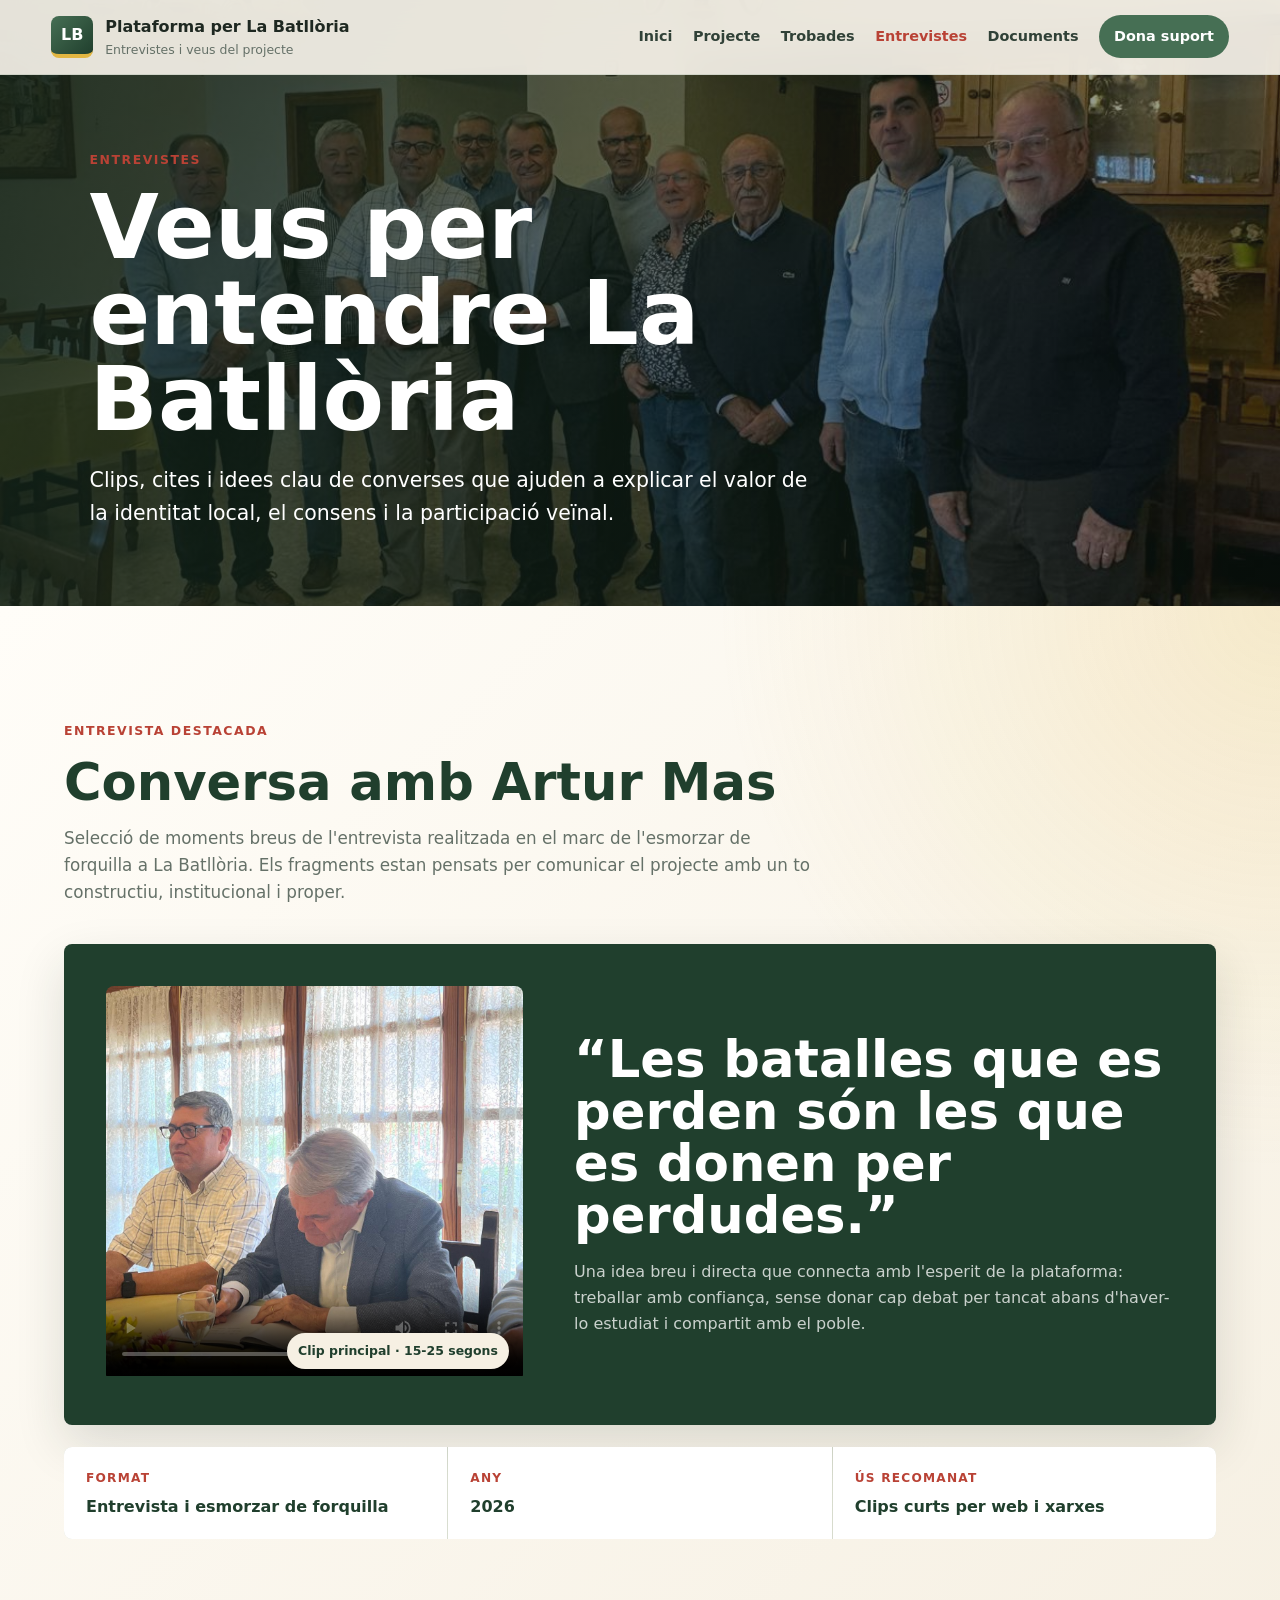
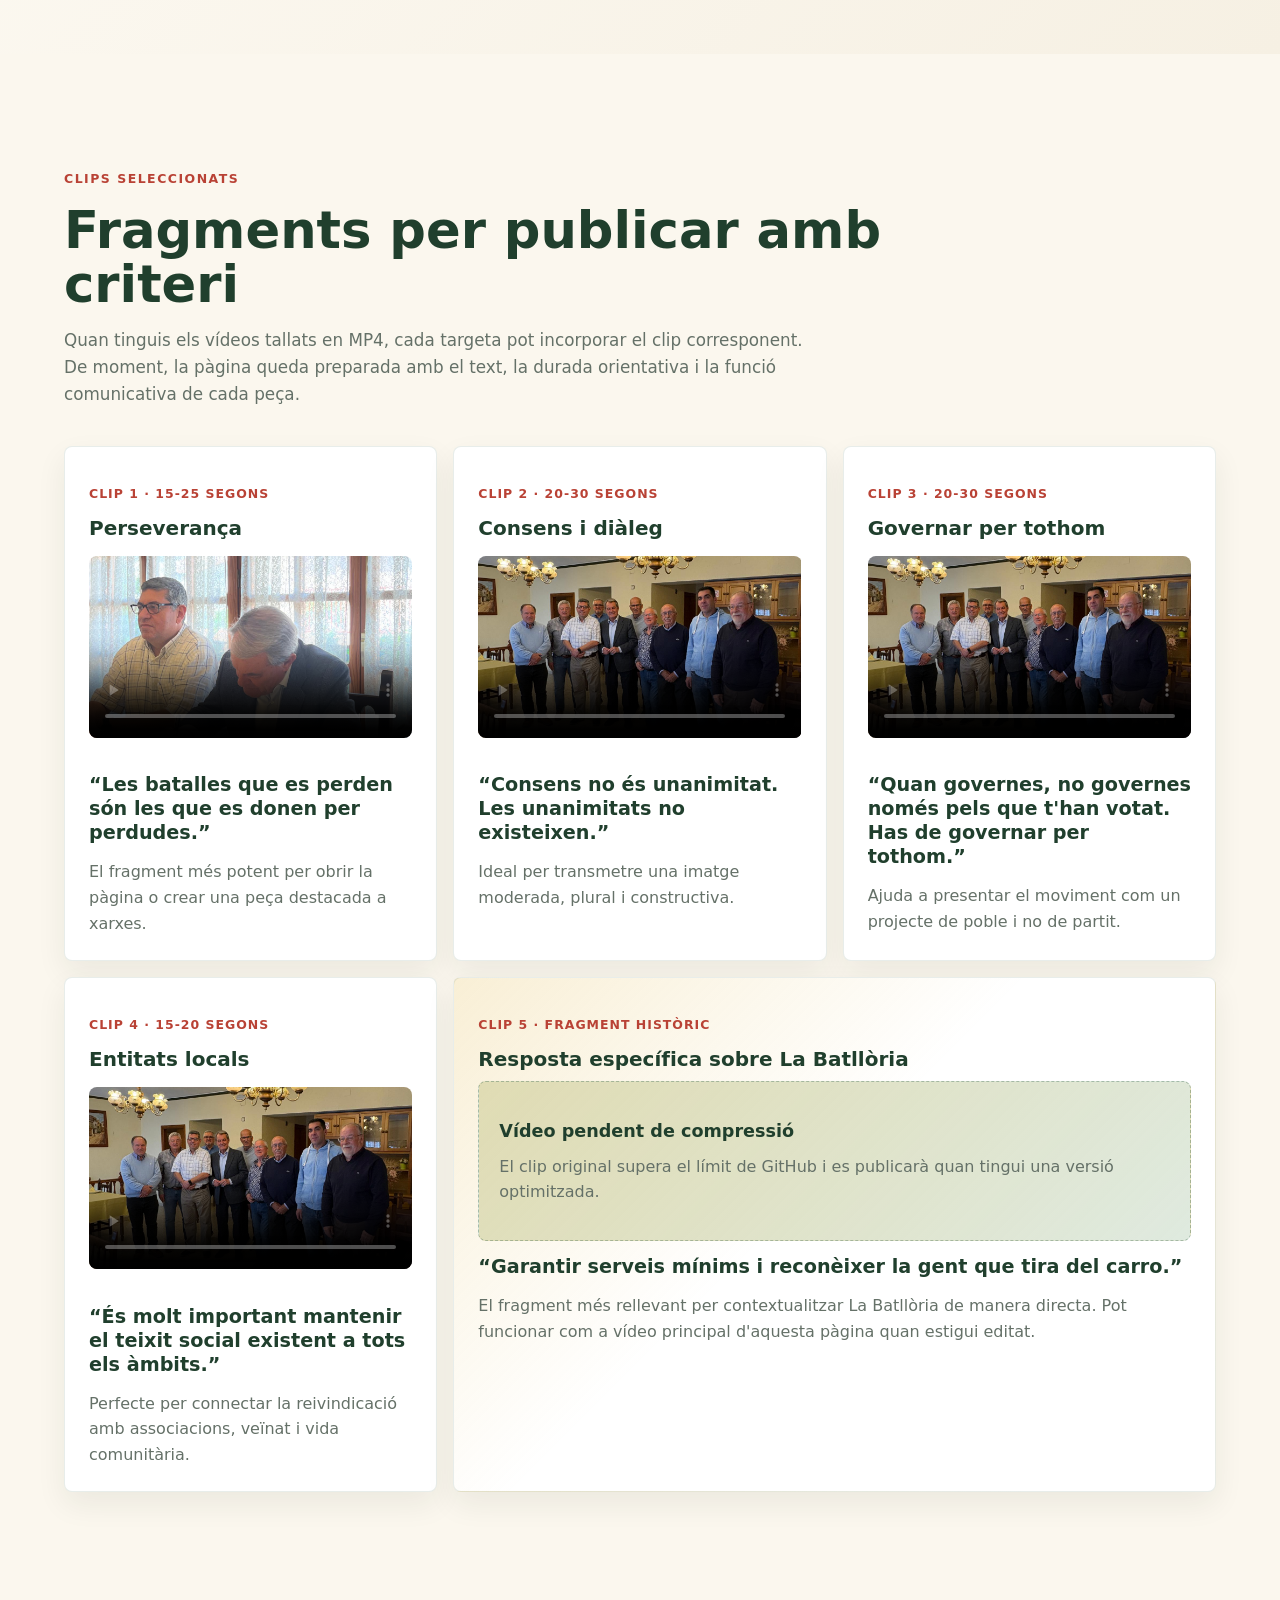
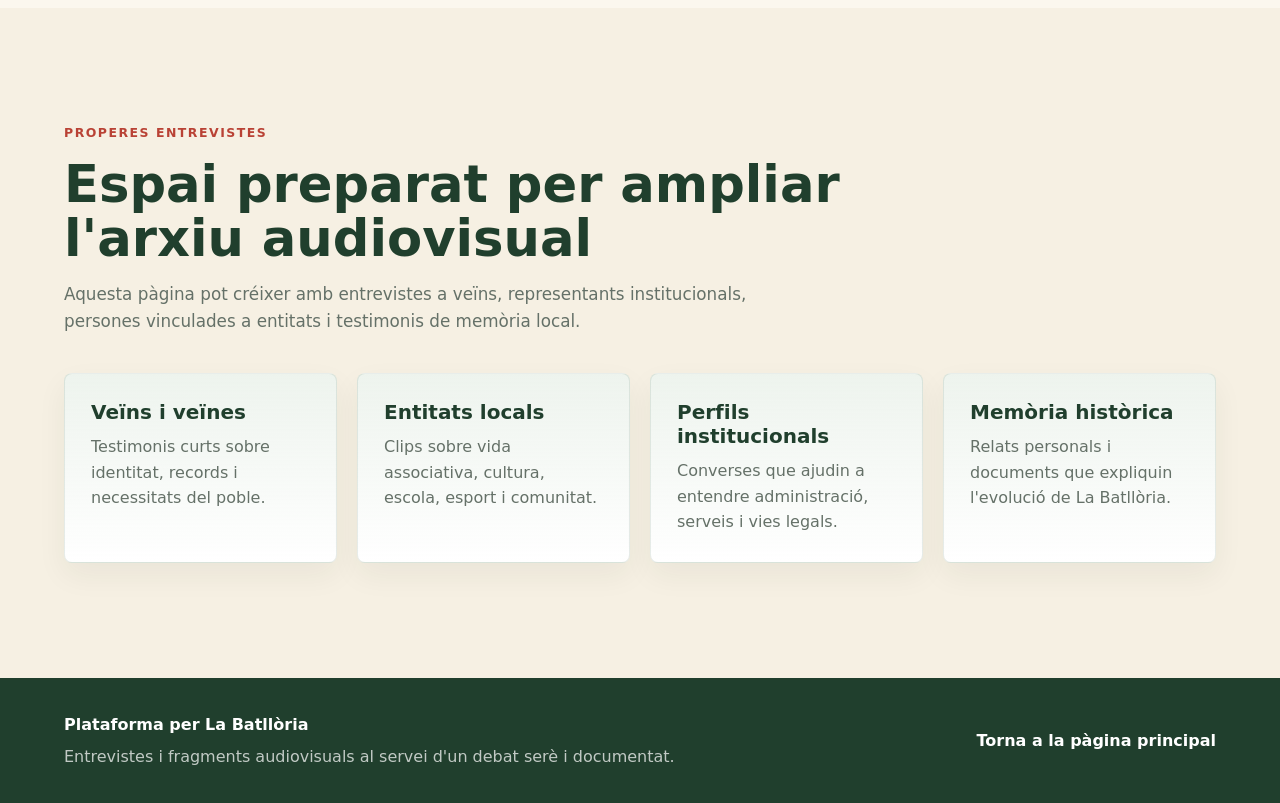
==== entrevistes.html @ b2cdc31f "Add files via upload" ====
<!doctype html>
<html lang="ca">
  <head>
    <meta charset="utf-8" />
    <meta name="viewport" content="width=device-width, initial-scale=1" />
    <meta
      name="description"
      content="Entrevistes i fragments destacats de la Plataforma per La Batllòria."
    />
    <title>Entrevistes · Plataforma per La Batllòria</title>
    <link rel="stylesheet" href="styles.css" />
  </head>
  <body>
    <header class="site-header" id="top">
      <a class="brand" href="index.html" aria-label="Plataforma per La Batllòria">
        <span class="brand-mark">LB</span>
        <span>
          <strong>Plataforma per La Batllòria</strong>
          <small>Entrevistes i veus del projecte</small>
        </span>
      </a>
      <button class="menu-toggle" type="button" aria-label="Obrir menú" aria-expanded="false">
        <span></span>
        <span></span>
      </button>
      <nav class="main-nav" aria-label="Navegació principal">
        <a href="index.html">Inici</a>
        <a href="projecte.html">Projecte</a>
        <a href="trobades.html">Trobades</a>
        <a href="entrevistes.html" aria-current="page">Entrevistes</a>
        <a href="documents.html">Documents</a>
        <a class="nav-cta" href="documents.html#suport">Dona suport</a>
      </nav>
    </header>

    <main>
      <section class="page-hero interview-page-hero">
        <div class="page-hero-content reveal">
          <p class="eyebrow">Entrevistes</p>
          <h1>Veus per entendre La Batllòria</h1>
          <p>
            Clips, cites i idees clau de converses que ajuden a explicar el valor
            de la identitat local, el consens i la participació veïnal.
          </p>
        </div>
      </section>

      <section class="section-pad interview-band">
        <div class="section-heading reveal">
          <p class="eyebrow">Entrevista destacada</p>
          <h2>Conversa amb Artur Mas</h2>
          <p>
            Selecció de moments breus de l'entrevista realitzada en el marc de
            l'esmorzar de forquilla a La Batllòria. Els fragments estan pensats
            per comunicar el projecte amb un to constructiu, institucional i proper.
          </p>
        </div>
        <div class="quote-hero reveal">
          <div class="quote-media">
            <video
              controls
              preload="metadata"
              poster="assets/batlloria/artur-mas-signatura.jpeg"
              aria-label="Clip 1 de l'entrevista amb Artur Mas"
            >
              El teu navegador no pot reproduir aquest vídeo.
            </video>
            <span>Clip principal · 15-25 segons</span>
          </div>
          <div>
            <blockquote>
              “Les batalles que es perden són les que es donen per perdudes.”
            </blockquote>
            <p>
              Una idea breu i directa que connecta amb l'esperit de la plataforma:
              treballar amb confiança, sense donar cap debat per tancat abans
              d'haver-lo estudiat i compartit amb el poble.
            </p>
          </div>
        </div>
        <div class="interview-meta reveal">
          <div>
            <span>Format</span>
            <strong>Entrevista i esmorzar de forquilla</strong>
          </div>
          <div>
            <span>Any</span>
            <strong>2026</strong>
          </div>
          <div>
            <span>Ús recomanat</span>
            <strong>Clips curts per web i xarxes</strong>
          </div>
        </div>
      </section>

      <section class="section-pad" id="clips-artur-mas">
        <div class="section-heading reveal">
          <p class="eyebrow">Clips seleccionats</p>
          <h2>Fragments per publicar amb criteri</h2>
          <p>
            Quan tinguis els vídeos tallats en MP4, cada targeta pot incorporar
            el clip corresponent. De moment, la pàgina queda preparada amb el
            text, la durada orientativa i la funció comunicativa de cada peça.
          </p>
        </div>
        <div class="clip-grid detailed">
          <article class="clip-card reveal">
            <p class="tag">Clip 1 · 15-25 segons</p>
            <h3>Perseverança</h3>
            <video
              class="clip-video"
              controls
              preload="metadata"
              poster="assets/batlloria/artur-mas-signatura.jpeg"
              aria-label="Clip sobre perseverança d'Artur Mas"
            >
              El teu navegador no pot reproduir aquest vídeo.
            </video>
            <blockquote>“Les batalles que es perden són les que es donen per perdudes.”</blockquote>
            <p>El fragment més potent per obrir la pàgina o crear una peça destacada a xarxes.</p>
          </article>
          <article class="clip-card reveal">
            <p class="tag">Clip 2 · 20-30 segons</p>
            <h3>Consens i diàleg</h3>
            <video
              class="clip-video"
              controls
              preload="metadata"
              poster="assets/batlloria/artur-mas-grup.jpeg"
              aria-label="Clip sobre consens i diàleg d'Artur Mas"
            >
              El teu navegador no pot reproduir aquest vídeo.
            </video>
            <blockquote>“Consens no és unanimitat. Les unanimitats no existeixen.”</blockquote>
            <p>Ideal per transmetre una imatge moderada, plural i constructiva.</p>
          </article>
          <article class="clip-card reveal">
            <p class="tag">Clip 3 · 20-30 segons</p>
            <h3>Governar per tothom</h3>
            <video
              class="clip-video"
              controls
              preload="metadata"
              poster="assets/batlloria/artur-mas-grup.jpeg"
              aria-label="Clip sobre governar per tothom d'Artur Mas"
            >
              El teu navegador no pot reproduir aquest vídeo.
            </video>
            <blockquote>“Quan governes, no governes només pels que t'han votat. Has de governar per tothom.”</blockquote>
            <p>Ajuda a presentar el moviment com un projecte de poble i no de partit.</p>
          </article>
          <article class="clip-card reveal">
            <p class="tag">Clip 4 · 15-20 segons</p>
            <h3>Entitats locals</h3>
            <video
              class="clip-video"
              controls
              preload="metadata"
              poster="assets/batlloria/artur-mas-grup.jpeg"
              aria-label="Clip sobre entitats locals d'Artur Mas"
            >
              El teu navegador no pot reproduir aquest vídeo.
            </video>
            <blockquote>“És molt important mantenir el teixit social existent a tots els àmbits.”</blockquote>
            <p>Perfecte per connectar la reivindicació amb associacions, veïnat i vida comunitària.</p>
          </article>
          <article class="clip-card reveal featured-clip">
            <p class="tag">Clip 5 · Fragment històric</p>
            <h3>Resposta específica sobre La Batllòria</h3>
            <div class="clip-placeholder">
              <strong>Vídeo pendent de compressió</strong>
              <span>El clip original supera el límit de GitHub i es publicarà quan tingui una versió optimitzada.</span>
            </div>
            <blockquote>“Garantir serveis mínims i reconèixer la gent que tira del carro.”</blockquote>
            <p>
              El fragment més rellevant per contextualitzar La Batllòria de manera
              directa. Pot funcionar com a vídeo principal d'aquesta pàgina quan
              estigui editat.
            </p>
          </article>
        </div>
      </section>

      <section class="section-pad soft-bg">
        <div class="section-heading reveal">
          <p class="eyebrow">Properes entrevistes</p>
          <h2>Espai preparat per ampliar l'arxiu audiovisual</h2>
          <p>
            Aquesta pàgina pot créixer amb entrevistes a veïns, representants
            institucionals, persones vinculades a entitats i testimonis de memòria
            local.
          </p>
        </div>
        <div class="work-grid">
          <article class="work-card reveal">
            <h3>Veïns i veïnes</h3>
            <p>Testimonis curts sobre identitat, records i necessitats del poble.</p>
          </article>
          <article class="work-card reveal">
            <h3>Entitats locals</h3>
            <p>Clips sobre vida associativa, cultura, escola, esport i comunitat.</p>
          </article>
          <article class="work-card reveal">
            <h3>Perfils institucionals</h3>
            <p>Converses que ajudin a entendre administració, serveis i vies legals.</p>
          </article>
          <article class="work-card reveal">
            <h3>Memòria històrica</h3>
            <p>Relats personals i documents que expliquin l'evolució de La Batllòria.</p>
          </article>
        </div>
      </section>
    </main>

    <footer class="site-footer">
      <div>
        <strong>Plataforma per La Batllòria</strong>
        <p>Entrevistes i fragments audiovisuals al servei d'un debat serè i documentat.</p>
      </div>
      <a href="index.html">Torna a la pàgina principal</a>
    </footer>

    <script src="script.js"></script>
  </body>
</html>
---- styles.css ----
:root {
  --green: #466f54;
  --green-soft: #dfeadf;
  --green-dark: #203f2d;
  --green-ink: #13251b;
  --cream: #f6f0e3;
  --cream-2: #fbf7ee;
  --sand: #efe2c9;
  --red: #b94235;
  --yellow: #e2b642;
  --ink: #1e2821;
  --muted: #657168;
  --white: #ffffff;
  --shadow: 0 20px 50px rgba(31, 45, 34, 0.14);
  --radius: 8px;
}

* {
  box-sizing: border-box;
}

html {
  scroll-behavior: smooth;
}

body {
  margin: 0;
  color: var(--ink);
  background: var(--cream-2);
  font-family: Inter, ui-sans-serif, system-ui, -apple-system, BlinkMacSystemFont, "Segoe UI", sans-serif;
  line-height: 1.6;
  text-rendering: optimizeLegibility;
}

a {
  color: inherit;
  text-decoration: none;
}

img {
  display: block;
  max-width: 100%;
}

.site-header {
  position: fixed;
  inset: 0 0 auto;
  z-index: 30;
  display: flex;
  align-items: center;
  justify-content: space-between;
  gap: 18px;
  padding: 14px clamp(18px, 4vw, 56px);
  background: rgba(251, 247, 238, 0.9);
  border-bottom: 1px solid rgba(70, 111, 84, 0.14);
  backdrop-filter: blur(16px);
}

.brand {
  display: inline-flex;
  align-items: center;
  gap: 12px;
  min-width: 220px;
}

.brand-mark {
  display: grid;
  width: 42px;
  height: 42px;
  place-items: center;
  color: var(--white);
  font-weight: 800;
  background: linear-gradient(135deg, var(--green), var(--green-dark));
  border-bottom: 4px solid var(--yellow);
  border-radius: var(--radius);
}

.brand strong,
.brand small {
  display: block;
}

.brand small {
  color: var(--muted);
  font-size: 0.78rem;
}

.main-nav {
  display: flex;
  align-items: center;
  gap: clamp(10px, 1.6vw, 21px);
  color: #304137;
  font-size: 0.9rem;
  font-weight: 650;
}

.main-nav a {
  position: relative;
}

.main-nav a:not(.nav-cta)::after {
  position: absolute;
  right: 0;
  bottom: -7px;
  left: 0;
  height: 2px;
  content: "";
  background: var(--red);
  transform: scaleX(0);
  transform-origin: left;
  transition: transform 180ms ease;
}

.main-nav a:hover::after {
  transform: scaleX(1);
}

.nav-cta {
  padding: 10px 15px;
  color: var(--white);
  background: var(--green);
  border-radius: 999px;
}

.menu-toggle {
  display: none;
  width: 42px;
  height: 42px;
  padding: 10px;
  background: var(--white);
  border: 1px solid rgba(70, 111, 84, 0.25);
  border-radius: var(--radius);
}

.menu-toggle span {
  display: block;
  height: 2px;
  margin: 6px 0;
  background: var(--green-dark);
}

.hero {
  position: relative;
  min-height: 92vh;
  display: grid;
  align-items: center;
  overflow: hidden;
  color: var(--white);
}

.hero img {
  position: absolute;
  inset: 0;
  width: 100%;
  height: 100%;
  object-fit: cover;
}

.hero-overlay {
  position: absolute;
  inset: 0;
  background:
    linear-gradient(90deg, rgba(18, 35, 25, 0.76), rgba(18, 35, 25, 0.26) 58%, rgba(18, 35, 25, 0.18)),
    linear-gradient(0deg, rgba(18, 35, 25, 0.42), transparent 48%);
}

.hero-content {
  position: relative;
  width: min(850px, calc(100% - 36px));
  margin-left: clamp(18px, 7vw, 94px);
  padding-top: 72px;
  padding-bottom: 110px;
}

.hero h1 {
  max-width: 820px;
  margin: 0;
  font-size: clamp(3rem, 7vw, 6.9rem);
  line-height: 0.95;
  letter-spacing: 0;
}

.hero p:not(.eyebrow) {
  max-width: 650px;
  margin: 24px 0 0;
  font-size: clamp(1.08rem, 2vw, 1.35rem);
}

.eyebrow {
  margin: 0 0 14px;
  color: var(--red);
  font-size: 0.78rem;
  font-weight: 800;
  letter-spacing: 0.12em;
  text-transform: uppercase;
}

.hero .eyebrow {
  color: #ffd96b;
}

.hero-actions {
  display: flex;
  flex-wrap: wrap;
  gap: 12px;
  margin-top: 32px;
}

.hero-card {
  position: absolute;
  right: clamp(18px, 5vw, 74px);
  bottom: clamp(22px, 5vw, 58px);
  width: min(360px, calc(100% - 36px));
  padding: 22px;
  color: var(--green-dark);
  background: rgba(251, 247, 238, 0.92);
  border: 1px solid rgba(255, 255, 255, 0.45);
  border-radius: var(--radius);
  box-shadow: 0 24px 70px rgba(0, 0, 0, 0.24);
  backdrop-filter: blur(12px);
}

.hero-card span {
  display: inline-block;
  margin-bottom: 12px;
  padding: 5px 10px;
  color: var(--white);
  font-size: 0.78rem;
  font-weight: 900;
  background: var(--red);
  border-radius: 999px;
}

.hero-card strong {
  display: block;
  font-size: 1.25rem;
  line-height: 1.2;
}

.hero-card p {
  margin: 10px 0 0;
  color: var(--muted);
}

.page-hero {
  display: grid;
  min-height: 520px;
  align-items: end;
  padding: 150px clamp(18px, 7vw, 94px) 76px;
  color: var(--white);
  background:
    linear-gradient(90deg, rgba(18, 35, 25, 0.86), rgba(18, 35, 25, 0.38)),
    url("assets/batlloria/artur-mas-grup.jpeg") center / cover;
}

.page-hero-content {
  width: min(860px, 100%);
}

.page-hero h1 {
  margin: 0;
  font-size: clamp(3rem, 7vw, 6.6rem);
  line-height: 0.96;
}

.page-hero p:not(.eyebrow) {
  max-width: 720px;
  margin: 22px 0 0;
  font-size: clamp(1.06rem, 2vw, 1.28rem);
}

.project-page-hero {
  background:
    linear-gradient(90deg, rgba(18, 35, 25, 0.88), rgba(18, 35, 25, 0.42)),
    url("assets/batlloria/camins-parallels.jpeg") center / cover;
}

.meetings-page-hero {
  background:
    linear-gradient(90deg, rgba(18, 35, 25, 0.82), rgba(18, 35, 25, 0.32)),
    url("assets/batlloria/artur-mas-grup.jpeg") center / cover;
}

.documents-page-hero {
  background:
    linear-gradient(90deg, rgba(18, 35, 25, 0.86), rgba(18, 35, 25, 0.36)),
    url("assets/batlloria/dedicatoria-artur-mas.jpeg") center / cover;
}

.button {
  display: inline-flex;
  align-items: center;
  justify-content: center;
  min-height: 48px;
  padding: 13px 20px;
  font-weight: 800;
  border: 0;
  border-radius: var(--radius);
  cursor: pointer;
}

.button.primary {
  color: var(--white);
  background: var(--red);
}

.button.secondary {
  color: var(--green-dark);
  background: var(--cream);
}

.section-pad {
  padding: clamp(72px, 9vw, 118px) clamp(18px, 5vw, 76px);
}

.compact-pad {
  padding-top: clamp(54px, 7vw, 88px);
  padding-bottom: clamp(54px, 7vw, 88px);
}

.soft-bg {
  background: var(--cream);
}

.section-heading {
  width: min(850px, 100%);
  margin-bottom: 38px;
}

.section-heading.centered {
  margin-right: auto;
  margin-left: auto;
  text-align: center;
}

.section-heading h2 {
  margin: 0;
  color: var(--green-dark);
  font-size: clamp(2rem, 4vw, 3.4rem);
  line-height: 1.06;
}

.section-heading p:not(.eyebrow) {
  max-width: 760px;
  margin: 16px 0 0;
  color: var(--muted);
  font-size: 1.05rem;
}

.intro-grid,
.card-grid,
.history-grid,
.meeting-grid,
.principles-grid,
.method-grid,
.work-grid,
.promoter-grid,
.legal-grid {
  display: grid;
  gap: 20px;
}

.intro-grid,
.card-grid.three,
.meeting-grid,
.principles-grid,
.work-grid,
.promoter-grid,
.legal-grid {
  grid-template-columns: repeat(3, minmax(0, 1fr));
}

.metrics-strip {
  display: grid;
  grid-template-columns: repeat(3, minmax(0, 1fr));
  gap: 1px;
  background: rgba(70, 111, 84, 0.18);
  border-bottom: 1px solid rgba(70, 111, 84, 0.18);
}

.metric {
  padding: 26px clamp(18px, 4vw, 48px);
  background: var(--cream-2);
}

.metric strong {
  display: block;
  color: var(--red);
  font-size: clamp(2rem, 4vw, 3.4rem);
  line-height: 1;
}

.metric span {
  display: block;
  max-width: 320px;
  margin-top: 8px;
  color: var(--green-dark);
  font-weight: 750;
}

.intro-panel,
.value-card,
.history-block,
.news-card,
.principle,
.method-step,
.work-card,
.promoter-card,
.legal-note {
  padding: 26px;
  background: var(--white);
  border: 1px solid rgba(70, 111, 84, 0.12);
  border-radius: var(--radius);
  box-shadow: 0 12px 30px rgba(31, 45, 34, 0.06);
}

.intro-panel,
.value-card,
.principle,
.work-card,
.promoter-card,
.legal-note {
  transition: transform 180ms ease, box-shadow 180ms ease, border-color 180ms ease;
}

.intro-panel:hover,
.value-card:hover,
.principle:hover,
.work-card:hover,
.promoter-card:hover,
.legal-note:hover {
  transform: translateY(-4px);
  border-color: rgba(70, 111, 84, 0.24);
  box-shadow: 0 18px 42px rgba(31, 45, 34, 0.1);
}

.intro-panel span {
  color: var(--red);
  font-weight: 900;
}

h3 {
  margin: 0 0 10px;
  color: var(--green-dark);
  font-size: 1.25rem;
  line-height: 1.2;
}

.intro-panel p,
.value-card p,
.history-block p,
.news-card p,
.meeting-card p,
.principle p,
.method-step p,
.work-card p,
.promoter-card p,
.legal-note p {
  margin: 0;
  color: var(--muted);
}

.manifesto-band {
  background:
    linear-gradient(135deg, rgba(185, 66, 53, 0.08), transparent 42%),
    var(--cream);
}

.manifesto-card {
  display: grid;
  grid-template-columns: 0.85fr 1.15fr;
  gap: clamp(24px, 5vw, 62px);
  align-items: start;
  padding: clamp(28px, 5vw, 56px);
  background: var(--white);
  border: 1px solid rgba(70, 111, 84, 0.14);
  border-radius: var(--radius);
  box-shadow: var(--shadow);
}

.manifesto-card h2 {
  margin: 0;
  color: var(--green-dark);
  font-size: clamp(2.2rem, 4vw, 4rem);
  line-height: 1.02;
}

.manifesto-list {
  display: grid;
  gap: 12px;
  margin: 0;
  padding: 0;
  list-style: none;
}

.manifesto-list li {
  position: relative;
  padding: 14px 16px 14px 42px;
  color: var(--green-dark);
  font-weight: 650;
  background: var(--cream-2);
  border-radius: var(--radius);
}

.manifesto-list li::before {
  position: absolute;
  top: 16px;
  left: 16px;
  width: 12px;
  height: 12px;
  content: "";
  background: linear-gradient(135deg, var(--red), var(--yellow));
  border-radius: 999px;
}

.promoter-card span {
  display: inline-block;
  margin-bottom: 16px;
  color: var(--red);
  font-weight: 900;
}

.legal-band {
  background:
    linear-gradient(135deg, rgba(70, 111, 84, 0.08), transparent 46%),
    var(--cream-2);
}

.legal-note {
  border-top: 5px solid var(--green);
}

.form-note {
  padding: 14px 16px;
  color: var(--green-dark) !important;
  background: rgba(226, 182, 66, 0.2);
  border-left: 4px solid var(--yellow);
  border-radius: var(--radius);
}

.principles-grid {
  grid-template-columns: repeat(4, minmax(0, 1fr));
}

.principle {
  position: relative;
  min-height: 210px;
  padding-top: 34px;
}

.principle::before {
  position: absolute;
  top: 0;
  left: 26px;
  width: 54px;
  height: 5px;
  content: "";
  background: linear-gradient(90deg, var(--red), var(--yellow));
  border-radius: 999px;
}

.split {
  display: grid;
  grid-template-columns: 0.9fr 1.1fr;
  gap: clamp(28px, 5vw, 72px);
  align-items: start;
}

.split-content {
  padding: clamp(26px, 4vw, 44px);
  background: var(--white);
  border-left: 6px solid var(--green);
  border-radius: var(--radius);
  box-shadow: var(--shadow);
}

.lead {
  margin-top: 0;
  color: var(--green-dark);
  font-size: 1.23rem;
  font-weight: 650;
}

.icon-pill {
  display: grid;
  width: 46px;
  height: 46px;
  margin-bottom: 18px;
  place-items: center;
  color: var(--green-dark);
  font-weight: 900;
  background: linear-gradient(135deg, var(--green-soft), #fff3c4);
  border-radius: 999px;
}

.heritage {
  background:
    linear-gradient(90deg, rgba(70, 111, 84, 0.08), transparent),
    var(--cream-2);
}

.method-band {
  color: var(--white);
  background:
    linear-gradient(135deg, rgba(185, 66, 53, 0.24), transparent 45%),
    linear-gradient(135deg, var(--green-ink), var(--green-dark));
}

.method-band .section-heading h2,
.method-band .section-heading p {
  color: var(--white);
}

.method-grid {
  grid-template-columns: repeat(4, minmax(0, 1fr));
  counter-reset: method;
}

.method-step {
  background: rgba(255, 255, 255, 0.08);
  border-color: rgba(255, 255, 255, 0.14);
  box-shadow: none;
}

.method-step span {
  display: grid;
  width: 44px;
  height: 44px;
  margin-bottom: 18px;
  place-items: center;
  color: var(--green-dark);
  font-weight: 900;
  background: var(--yellow);
  border-radius: 999px;
}

.method-step h3 {
  color: var(--white);
}

.method-step p {
  color: rgba(255, 255, 255, 0.74);
}

.history-grid {
  grid-template-columns: repeat(4, minmax(0, 1fr));
}

.history-block {
  min-height: 230px;
  border-top: 5px solid var(--yellow);
}

.timeline {
  position: relative;
  display: grid;
  gap: 18px;
  max-width: 980px;
  margin: 0;
  padding: 0 0 0 24px;
  list-style: none;
}

.timeline::before {
  position: absolute;
  top: 10px;
  bottom: 10px;
  left: 4px;
  width: 2px;
  content: "";
  background: rgba(70, 111, 84, 0.28);
}

.timeline li {
  position: relative;
  display: grid;
  grid-template-columns: 90px 1fr;
  gap: 16px;
  align-items: center;
  padding: 20px 22px;
  background: var(--white);
  border-radius: var(--radius);
  box-shadow: 0 10px 26px rgba(31, 45, 34, 0.06);
}

.work-grid {
  grid-template-columns: repeat(4, minmax(0, 1fr));
}

.work-card {
  min-height: 190px;
  background:
    linear-gradient(180deg, rgba(223, 234, 223, 0.55), transparent),
    var(--white);
}

.timeline li::before {
  position: absolute;
  left: -27px;
  width: 14px;
  height: 14px;
  content: "";
  background: var(--red);
  border: 4px solid var(--cream);
  border-radius: 999px;
}

.timeline time {
  color: var(--green);
  font-weight: 900;
}

.feature-photo {
  display: grid;
  grid-template-columns: 0.85fr 1.15fr;
  gap: clamp(20px, 4vw, 42px);
  align-items: center;
  margin-bottom: 24px;
  overflow: hidden;
  background:
    linear-gradient(135deg, rgba(185, 66, 53, 0.18), transparent 50%),
    var(--green-dark);
  border-radius: var(--radius);
  box-shadow: var(--shadow);
}

.feature-photo img {
  width: 100%;
  height: 390px;
  object-fit: cover;
}

.feature-photo div {
  padding: clamp(24px, 4vw, 44px);
}

.feature-photo h3 {
  color: var(--white);
  font-size: clamp(1.7rem, 3vw, 2.7rem);
}

.feature-photo p:not(.tag) {
  color: rgba(255, 255, 255, 0.78);
}

.meeting-grid.polished {
  align-items: stretch;
}

.meeting-card {
  overflow: hidden;
  background: var(--white);
  border-radius: var(--radius);
  box-shadow: var(--shadow);
}

.meeting-card h3 {
  font-size: 1.35rem;
}

.meeting-card img {
  width: 100%;
  height: 250px;
  object-fit: cover;
}

.meeting-card div {
  padding: 24px;
}

.tag,
.date {
  color: var(--red) !important;
  font-size: 0.78rem;
  font-weight: 850;
  letter-spacing: 0.08em;
  text-transform: uppercase;
}

.muted {
  margin-bottom: 12px !important;
  font-size: 0.92rem;
}

.news-band {
  background: linear-gradient(135deg, var(--green-dark), #31533c);
}

.news-band .section-heading h2,
.news-band .section-heading p {
  color: var(--white);
}

.news-card a {
  display: inline-block;
  margin-top: 18px;
  color: var(--green);
  font-weight: 850;
}

.gallery-band {
  background:
    linear-gradient(135deg, rgba(70, 111, 84, 0.08), transparent 45%),
    var(--cream);
}

.gallery-grid {
  display: grid;
  grid-template-columns: repeat(4, minmax(0, 1fr));
  gap: 16px;
}

.gallery-item {
  position: relative;
  min-height: 340px;
  margin: 0;
  overflow: hidden;
  background: var(--green-dark);
  border-radius: var(--radius);
  box-shadow: 0 12px 30px rgba(31, 45, 34, 0.08);
}

.gallery-item.wide {
  grid-column: span 2;
}

.gallery-item img {
  width: 100%;
  height: 100%;
  min-height: 340px;
  object-fit: cover;
}

.gallery-item:hover img {
  transform: scale(1.035);
}

.gallery-item img {
  transition: transform 260ms ease;
}

.gallery-item figcaption {
  position: absolute;
  right: 0;
  bottom: 0;
  left: 0;
  padding: 18px;
  color: var(--white);
  font-size: 0.94rem;
  font-weight: 700;
  background: linear-gradient(0deg, rgba(18, 35, 25, 0.82), transparent);
}

.interview-band {
  background:
    radial-gradient(circle at top right, rgba(226, 182, 66, 0.2), transparent 34%),
    linear-gradient(135deg, #fffdf8, var(--cream));
}

.quote-hero {
  display: grid;
  grid-template-columns: 0.82fr 1.18fr;
  gap: clamp(24px, 4vw, 52px);
  align-items: center;
  margin-bottom: 22px;
  padding: clamp(22px, 4vw, 42px);
  background: var(--green-dark);
  border-radius: var(--radius);
  box-shadow: var(--shadow);
}

.quote-media {
  position: relative;
  overflow: hidden;
  border-radius: var(--radius);
}

.quote-media img,
.quote-media video {
  width: 100%;
  height: 390px;
  object-fit: cover;
  background: var(--green-ink);
}

.quote-media span {
  position: absolute;
  right: 14px;
  bottom: 14px;
  padding: 8px 11px;
  color: var(--green-dark);
  font-size: 0.78rem;
  font-weight: 900;
  background: var(--cream);
  border-radius: 999px;
}

.quote-hero blockquote {
  margin: 0;
  color: var(--white);
  font-size: clamp(2rem, 4vw, 4.1rem);
  font-weight: 850;
  line-height: 1.02;
}

.quote-hero p {
  margin: 18px 0 0;
  max-width: 680px;
  color: rgba(255, 255, 255, 0.76);
}

.interview-teaser {
  display: grid;
  grid-template-columns: 0.78fr 1.22fr;
  gap: clamp(22px, 4vw, 44px);
  align-items: center;
  padding: clamp(22px, 4vw, 38px);
  background: var(--green-dark);
  border-radius: var(--radius);
  box-shadow: var(--shadow);
}

.interview-teaser img {
  width: 100%;
  height: 330px;
  object-fit: cover;
  border-radius: var(--radius);
}

.interview-teaser h3,
.interview-teaser blockquote {
  color: var(--white);
}

.interview-teaser blockquote {
  margin: 14px 0;
  font-size: clamp(1.5rem, 3vw, 2.6rem);
  font-weight: 850;
  line-height: 1.08;
}

.interview-teaser p:not(.tag) {
  color: rgba(255, 255, 255, 0.76);
}

.interview-teaser .button {
  margin-top: 22px;
}

.interview-meta {
  display: grid;
  grid-template-columns: repeat(3, minmax(0, 1fr));
  gap: 1px;
  overflow: hidden;
  margin-top: 18px;
  background: rgba(70, 111, 84, 0.18);
  border-radius: var(--radius);
}

.interview-meta div {
  padding: 22px;
  background: var(--white);
}

.interview-meta span {
  display: block;
  color: var(--red);
  font-size: 0.76rem;
  font-weight: 900;
  letter-spacing: 0.1em;
  text-transform: uppercase;
}

.interview-meta strong {
  display: block;
  margin-top: 8px;
  color: var(--green-dark);
  line-height: 1.25;
}

.clip-grid {
  display: grid;
  grid-template-columns: repeat(4, minmax(0, 1fr));
  gap: 16px;
}

.clip-grid.detailed {
  grid-template-columns: repeat(3, minmax(0, 1fr));
}

.clip-card {
  padding: 24px;
  background: var(--white);
  border: 1px solid rgba(70, 111, 84, 0.12);
  border-radius: var(--radius);
  box-shadow: 0 12px 30px rgba(31, 45, 34, 0.07);
}

.clip-card blockquote {
  margin: 14px 0;
  color: var(--green-dark);
  font-size: 1.2rem;
  font-weight: 800;
  line-height: 1.25;
}

.clip-video {
  width: 100%;
  aspect-ratio: 16 / 9;
  margin: 6px 0 14px;
  object-fit: cover;
  background: var(--green-ink);
  border-radius: var(--radius);
}

.clip-placeholder {
  display: grid;
  min-height: 160px;
  align-content: center;
  gap: 8px;
  margin: 6px 0 14px;
  padding: 20px;
  color: var(--green-dark);
  background:
    linear-gradient(135deg, rgba(226, 182, 66, 0.28), transparent),
    var(--green-soft);
  border: 1px dashed rgba(70, 111, 84, 0.38);
  border-radius: var(--radius);
}

.clip-placeholder strong {
  font-size: 1.1rem;
}

.clip-placeholder span {
  color: var(--muted);
}

.clip-card p:last-child {
  margin: 0;
  color: var(--muted);
}

.featured-clip {
  grid-column: span 2;
  background:
    linear-gradient(135deg, rgba(226, 182, 66, 0.22), transparent 45%),
    var(--white);
}

.document-list,
.faq-list {
  display: grid;
  gap: 12px;
  max-width: 900px;
}

.doc-row {
  display: flex;
  align-items: center;
  justify-content: space-between;
  gap: 18px;
  padding: 20px 22px;
  background: var(--white);
  border: 1px solid rgba(70, 111, 84, 0.13);
  border-radius: var(--radius);
}

.doc-row::before {
  display: grid;
  flex: 0 0 auto;
  width: 34px;
  height: 34px;
  place-items: center;
  color: var(--green-dark);
  font-weight: 900;
  content: "PDF";
  background: var(--green-soft);
  border-radius: 6px;
}

.doc-row span {
  color: var(--green-dark);
  font-weight: 800;
}

.doc-row button {
  padding: 10px 14px;
  color: #7b7568;
  background: #eee7d9;
  border: 0;
  border-radius: var(--radius);
}

details {
  padding: 18px 22px;
  background: var(--white);
  border-radius: var(--radius);
  box-shadow: 0 8px 22px rgba(31, 45, 34, 0.05);
}

summary {
  color: var(--green-dark);
  font-weight: 850;
  cursor: pointer;
}

details p {
  margin-bottom: 0;
  color: var(--muted);
}

.support {
  display: grid;
  grid-template-columns: 0.8fr 1.2fr;
  gap: clamp(28px, 5vw, 70px);
  background:
    linear-gradient(135deg, rgba(226, 182, 66, 0.18), transparent 42%),
    var(--cream-2);
}

.support-form {
  display: grid;
  grid-template-columns: repeat(2, minmax(0, 1fr));
  gap: 16px;
  padding: clamp(22px, 4vw, 34px);
  background: var(--white);
  border-radius: var(--radius);
  box-shadow: var(--shadow);
}

label {
  display: grid;
  gap: 8px;
  color: var(--green-dark);
  font-weight: 750;
}

input,
textarea {
  width: 100%;
  padding: 13px 14px;
  color: var(--ink);
  font: inherit;
  background: #fffdf8;
  border: 1px solid rgba(70, 111, 84, 0.22);
  border-radius: var(--radius);
}

textarea {
  resize: vertical;
}

.full {
  grid-column: 1 / -1;
}

.privacy {
  display: flex;
  align-items: flex-start;
  gap: 10px;
  color: var(--muted);
  font-weight: 500;
}

.privacy input {
  width: auto;
  margin-top: 6px;
}

.site-footer {
  display: flex;
  align-items: center;
  justify-content: space-between;
  gap: 20px;
  padding: 34px clamp(18px, 5vw, 76px);
  color: var(--white);
  background: var(--green-dark);
}

.site-footer p {
  margin: 6px 0 0;
  color: rgba(255, 255, 255, 0.72);
}

.site-footer a {
  font-weight: 800;
}

.reveal {
  opacity: 0;
  transform: translateY(24px);
  transition: opacity 650ms ease, transform 650ms ease;
}

.reveal.is-visible {
  opacity: 1;
  transform: translateY(0);
}

.main-nav a[aria-current="page"] {
  color: var(--red);
}

.portal-section {
  background:
    radial-gradient(circle at top left, rgba(238, 203, 96, 0.18), transparent 34%),
    var(--cream);
}

.portal-grid {
  display: grid;
  grid-template-columns: repeat(4, minmax(0, 1fr));
  gap: 18px;
}

.portal-card {
  min-height: 260px;
  padding: 26px;
  color: inherit;
  text-decoration: none;
  background: var(--white);
  border: 1px solid rgba(31, 63, 43, 0.08);
  border-radius: var(--radius);
  box-shadow: 0 16px 38px rgba(31, 63, 43, 0.08);
  transition: transform 180ms ease, box-shadow 180ms ease, border-color 180ms ease;
}

.portal-card:hover {
  transform: translateY(-4px);
  border-color: rgba(185, 66, 53, 0.22);
  box-shadow: var(--shadow);
}

.portal-card span {
  display: inline-flex;
  width: 42px;
  height: 42px;
  align-items: center;
  justify-content: center;
  margin-bottom: 28px;
  color: var(--white);
  font-weight: 900;
  background: var(--green-dark);
  border-radius: 50%;
}

.portal-card h3 {
  margin-bottom: 12px;
  font-size: 1.45rem;
}

.portal-card p {
  color: var(--muted);
}

.home-feature {
  display: grid;
  grid-template-columns: minmax(280px, 0.88fr) minmax(320px, 1.12fr);
  gap: clamp(28px, 5vw, 72px);
  align-items: center;
}

.home-feature-media {
  overflow: hidden;
  min-height: 420px;
  border-radius: var(--radius);
  box-shadow: var(--shadow);
}

.home-feature-media img {
  width: 100%;
  height: 100%;
  min-height: 420px;
  object-fit: cover;
}

.home-feature-copy h2 {
  font-size: clamp(2rem, 4vw, 4.2rem);
  line-height: 1;
}

.text-link {
  display: inline-flex;
  margin-top: 18px;
  color: var(--red);
  font-weight: 900;
  text-decoration: none;
}

.quote-panel {
  width: min(980px, 100%);
  margin: 0 auto;
  padding: clamp(28px, 5vw, 58px);
  color: var(--white);
  text-align: center;
  background:
    linear-gradient(135deg, rgba(185, 66, 53, 0.26), transparent 55%),
    var(--green-dark);
  border-radius: var(--radius);
  box-shadow: var(--shadow);
}

.quote-panel blockquote {
  margin: 12px auto 18px;
  max-width: 840px;
  font-family: Georgia, "Times New Roman", serif;
  font-size: clamp(2rem, 4.4vw, 4.8rem);
  line-height: 1.04;
}

.quote-panel p:not(.eyebrow) {
  max-width: 740px;
  margin: 0 auto 22px;
  color: rgba(255, 255, 255, 0.78);
}

.meeting-feature {
  display: grid;
  grid-template-columns: minmax(320px, 1.18fr) minmax(280px, 0.82fr);
  gap: 0;
  overflow: hidden;
  margin-bottom: 24px;
  background: var(--green-dark);
  border-radius: var(--radius);
  box-shadow: var(--shadow);
}

.meeting-feature img {
  width: 100%;
  height: 100%;
  min-height: 440px;
  object-fit: cover;
}

.meeting-feature div {
  padding: clamp(28px, 5vw, 54px);
  color: var(--white);
}

.meeting-feature h3 {
  font-size: clamp(2rem, 4vw, 4rem);
  line-height: 1;
}

.meeting-feature p {
  color: rgba(255, 255, 255, 0.78);
}

.meeting-cards {
  display: grid;
  grid-template-columns: repeat(3, minmax(0, 1fr));
  gap: 18px;
}

.document-grid {
  display: grid;
  grid-template-columns: repeat(4, minmax(0, 1fr));
  gap: 18px;
}

.document-card {
  display: flex;
  min-height: 260px;
  flex-direction: column;
  justify-content: space-between;
  padding: 24px;
  background: var(--white);
  border: 1px solid rgba(31, 63, 43, 0.09);
  border-radius: var(--radius);
  box-shadow: 0 14px 36px rgba(31, 63, 43, 0.08);
}

.document-card h3 {
  font-size: 1.35rem;
}

.document-card p {
  color: var(--muted);
}

.document-card button {
  width: fit-content;
  padding: 10px 14px;
  color: var(--muted);
  font-weight: 800;
  background: var(--cream);
  border: 0;
  border-radius: 999px;
}

@media (max-width: 980px) {
  .menu-toggle {
    display: block;
  }

  .main-nav {
    position: absolute;
    top: 75px;
    right: 18px;
    left: 18px;
    display: none;
    flex-direction: column;
    align-items: stretch;
    padding: 18px;
    background: var(--cream-2);
    border: 1px solid rgba(70, 111, 84, 0.16);
    border-radius: var(--radius);
    box-shadow: var(--shadow);
  }

  .main-nav.is-open {
    display: flex;
  }

  .intro-grid,
  .card-grid.three,
  .meeting-grid,
  .history-grid,
  .gallery-grid,
  .clip-grid,
  .principles-grid,
  .method-grid,
  .work-grid,
  .promoter-grid,
  .legal-grid,
  .metrics-strip,
  .portal-grid,
  .meeting-cards,
  .document-grid,
  .split,
  .support {
    grid-template-columns: 1fr 1fr;
  }

  .feature-photo,
  .home-feature,
  .meeting-feature {
    grid-template-columns: 1fr;
  }

  .quote-hero {
    grid-template-columns: 1fr;
  }

  .interview-teaser,
  .interview-meta,
  .clip-grid.detailed,
  .manifesto-card {
    grid-template-columns: 1fr;
  }

  .featured-clip {
    grid-column: auto;
  }

  .feature-photo img {
    height: 320px;
  }

  .home-feature-media,
  .home-feature-media img,
  .meeting-feature img {
    min-height: 320px;
  }

  .quote-media img,
  .quote-media video {
    height: 320px;
  }

  .split .section-heading,
  .support .section-heading {
    grid-column: 1 / -1;
  }
}

@media (max-width: 680px) {
  .site-header {
    padding: 12px 16px;
  }

  .brand {
    min-width: 0;
  }

  .brand small {
    display: none;
  }

  .hero {
    min-height: 86vh;
  }

  .hero-content {
    width: calc(100% - 32px);
    margin: 0 auto;
    padding-bottom: 36px;
  }

  .hero-card {
    position: relative;
    right: auto;
    bottom: auto;
    width: calc(100% - 32px);
    margin: 0 auto 24px;
  }

  .page-hero {
    min-height: 480px;
    padding: 128px 16px 54px;
  }

  .intro-grid,
  .card-grid.three,
  .meeting-grid,
  .history-grid,
  .gallery-grid,
  .clip-grid,
  .principles-grid,
  .method-grid,
  .work-grid,
  .promoter-grid,
  .legal-grid,
  .metrics-strip,
  .portal-grid,
  .meeting-cards,
  .document-grid,
  .split,
  .support,
  .support-form {
    grid-template-columns: 1fr;
  }

  .gallery-item.wide {
    grid-column: auto;
  }

  .gallery-item,
  .gallery-item img {
    min-height: 300px;
  }

  .timeline li {
    grid-template-columns: 1fr;
    gap: 4px;
  }

  .doc-row,
  .site-footer {
    align-items: flex-start;
    flex-direction: column;
  }
}

@media (prefers-reduced-motion: reduce) {
  html {
    scroll-behavior: auto;
  }

  .reveal {
    opacity: 1;
    transform: none;
    transition: none;
  }
}
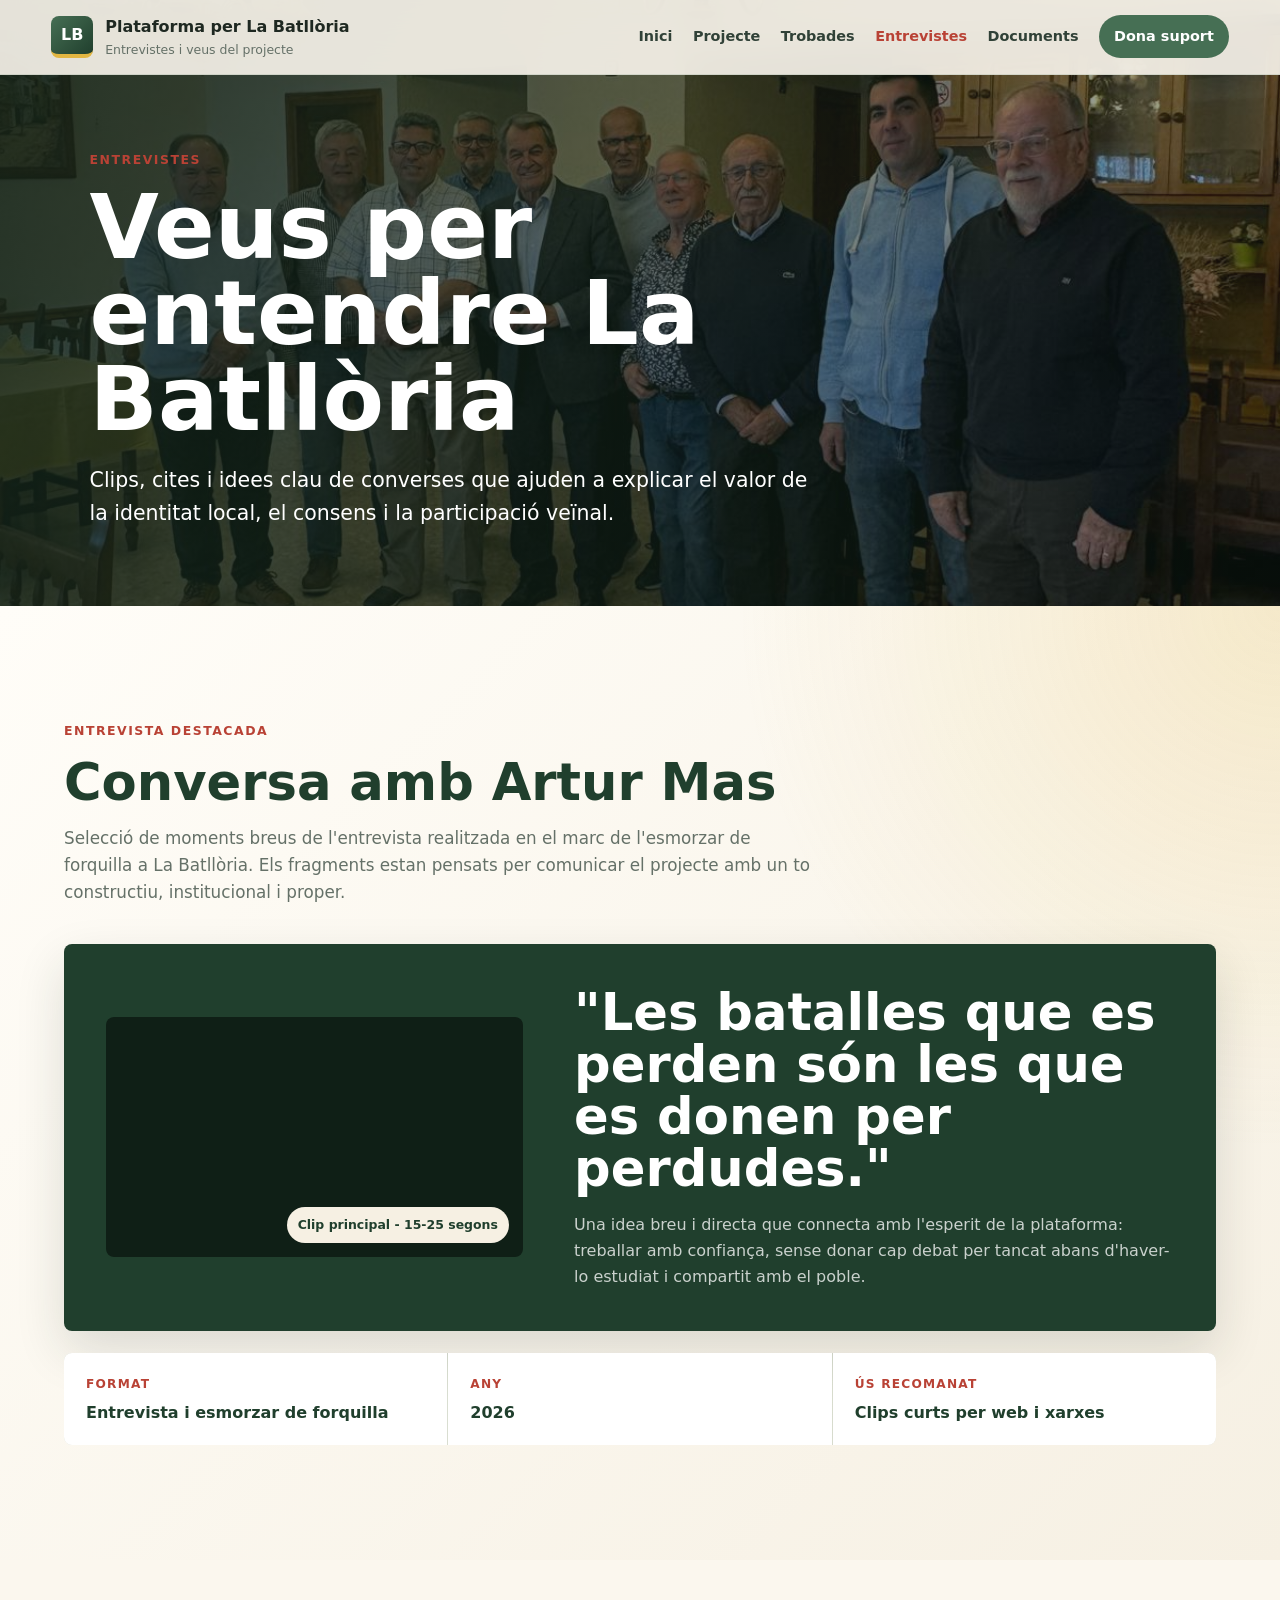
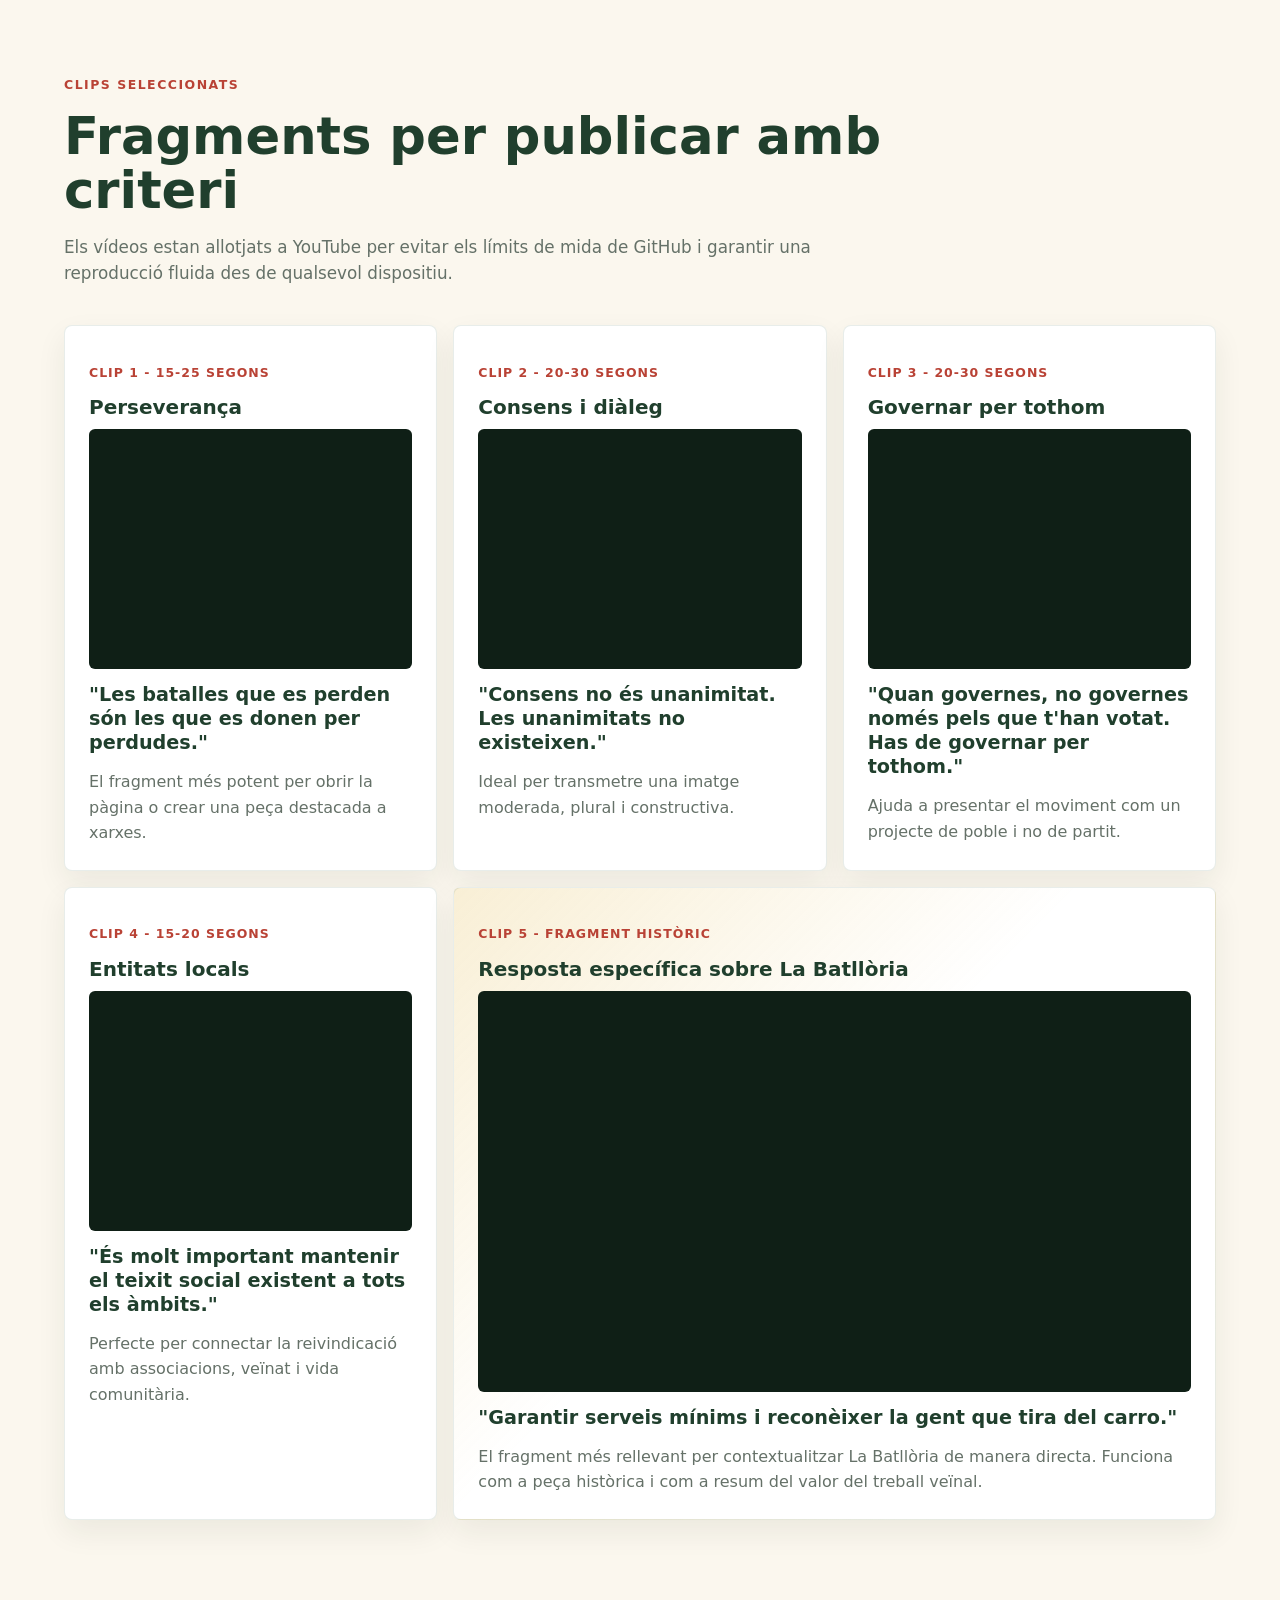
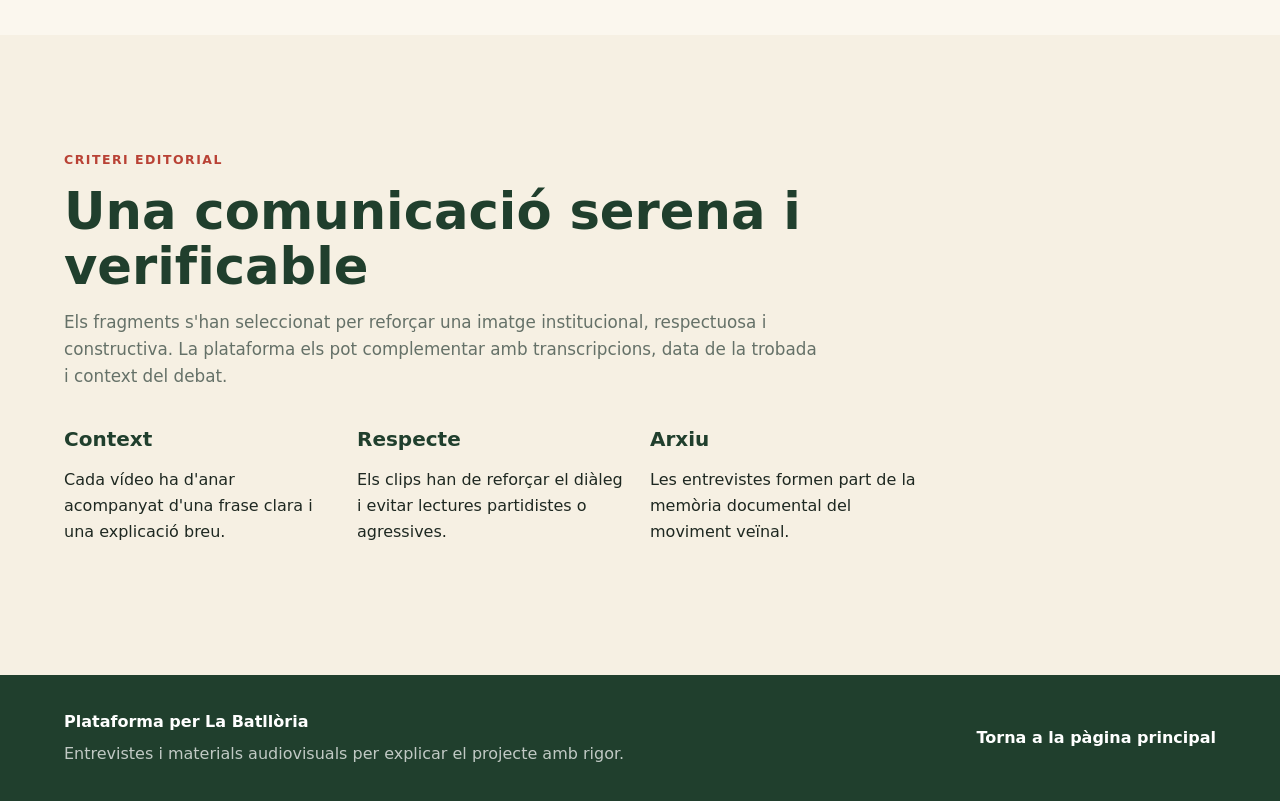
==== commit 1acb713c: "Add files via upload" ====
--- a/entrevistes.html
+++ b/entrevistes.html
@@ -7,7 +7,7 @@
       name="description"
       content="Entrevistes i fragments destacats de la Plataforma per La Batllòria."
     />
-    <title>Entrevistes · Plataforma per La Batllòria</title>
+    <title>Entrevistes - Plataforma per La Batllòria</title>
     <link rel="stylesheet" href="styles.css" />
   </head>
   <body>
@@ -57,19 +57,18 @@
         </div>
         <div class="quote-hero reveal">
           <div class="quote-media">
-            <video
-              controls
-              preload="metadata"
-              poster="assets/batlloria/artur-mas-signatura.jpeg"
-              aria-label="Clip 1 de l'entrevista amb Artur Mas"
-            >
-              El teu navegador no pot reproduir aquest vídeo.
-            </video>
-            <span>Clip principal · 15-25 segons</span>
+            <iframe
+              class="youtube-video"
+              src="https://www.youtube.com/embed/XzUBnVzAH_0"
+              title="Clip 1 - Entrevista amb Artur Mas"
+              allow="accelerometer; autoplay; clipboard-write; encrypted-media; gyroscope; picture-in-picture; web-share"
+              allowfullscreen
+            ></iframe>
+            <span>Clip principal - 15-25 segons</span>
           </div>
           <div>
             <blockquote>
-              “Les batalles que es perden són les que es donen per perdudes.”
+              "Les batalles que es perden són les que es donen per perdudes."
             </blockquote>
             <p>
               Una idea breu i directa que connecta amb l'esperit de la plataforma:
@@ -99,84 +98,78 @@
           <p class="eyebrow">Clips seleccionats</p>
           <h2>Fragments per publicar amb criteri</h2>
           <p>
-            Quan tinguis els vídeos tallats en MP4, cada targeta pot incorporar
-            el clip corresponent. De moment, la pàgina queda preparada amb el
-            text, la durada orientativa i la funció comunicativa de cada peça.
+            Els vídeos estan allotjats a YouTube per evitar els límits de mida de
+            GitHub i garantir una reproducció fluida des de qualsevol dispositiu.
           </p>
         </div>
         <div class="clip-grid detailed">
           <article class="clip-card reveal">
-            <p class="tag">Clip 1 · 15-25 segons</p>
+            <p class="tag">Clip 1 - 15-25 segons</p>
             <h3>Perseverança</h3>
-            <video
-              class="clip-video"
-              controls
-              preload="metadata"
-              poster="assets/batlloria/artur-mas-signatura.jpeg"
-              aria-label="Clip sobre perseverança d'Artur Mas"
-            >
-              El teu navegador no pot reproduir aquest vídeo.
-            </video>
-            <blockquote>“Les batalles que es perden són les que es donen per perdudes.”</blockquote>
+            <iframe
+              class="youtube-video"
+              src="https://www.youtube.com/embed/XzUBnVzAH_0"
+              title="Clip 1 - Perseverança"
+              allow="accelerometer; autoplay; clipboard-write; encrypted-media; gyroscope; picture-in-picture; web-share"
+              allowfullscreen
+            ></iframe>
+            <blockquote>"Les batalles que es perden són les que es donen per perdudes."</blockquote>
             <p>El fragment més potent per obrir la pàgina o crear una peça destacada a xarxes.</p>
           </article>
           <article class="clip-card reveal">
-            <p class="tag">Clip 2 · 20-30 segons</p>
+            <p class="tag">Clip 2 - 20-30 segons</p>
             <h3>Consens i diàleg</h3>
-            <video
-              class="clip-video"
-              controls
-              preload="metadata"
-              poster="assets/batlloria/artur-mas-grup.jpeg"
-              aria-label="Clip sobre consens i diàleg d'Artur Mas"
-            >
-              El teu navegador no pot reproduir aquest vídeo.
-            </video>
-            <blockquote>“Consens no és unanimitat. Les unanimitats no existeixen.”</blockquote>
+            <iframe
+              class="youtube-video"
+              src="https://www.youtube.com/embed/HHA0qf7xDWU"
+              title="Clip 2 - Consens i diàleg"
+              allow="accelerometer; autoplay; clipboard-write; encrypted-media; gyroscope; picture-in-picture; web-share"
+              allowfullscreen
+            ></iframe>
+            <blockquote>"Consens no és unanimitat. Les unanimitats no existeixen."</blockquote>
             <p>Ideal per transmetre una imatge moderada, plural i constructiva.</p>
           </article>
           <article class="clip-card reveal">
-            <p class="tag">Clip 3 · 20-30 segons</p>
+            <p class="tag">Clip 3 - 20-30 segons</p>
             <h3>Governar per tothom</h3>
-            <video
-              class="clip-video"
-              controls
-              preload="metadata"
-              poster="assets/batlloria/artur-mas-grup.jpeg"
-              aria-label="Clip sobre governar per tothom d'Artur Mas"
-            >
-              El teu navegador no pot reproduir aquest vídeo.
-            </video>
-            <blockquote>“Quan governes, no governes només pels que t'han votat. Has de governar per tothom.”</blockquote>
+            <iframe
+              class="youtube-video"
+              src="https://www.youtube.com/embed/-wTTObbTT7Y"
+              title="Clip 3 - Governar per tothom"
+              allow="accelerometer; autoplay; clipboard-write; encrypted-media; gyroscope; picture-in-picture; web-share"
+              allowfullscreen
+            ></iframe>
+            <blockquote>"Quan governes, no governes només pels que t'han votat. Has de governar per tothom."</blockquote>
             <p>Ajuda a presentar el moviment com un projecte de poble i no de partit.</p>
           </article>
           <article class="clip-card reveal">
-            <p class="tag">Clip 4 · 15-20 segons</p>
+            <p class="tag">Clip 4 - 15-20 segons</p>
             <h3>Entitats locals</h3>
-            <video
-              class="clip-video"
-              controls
-              preload="metadata"
-              poster="assets/batlloria/artur-mas-grup.jpeg"
-              aria-label="Clip sobre entitats locals d'Artur Mas"
-            >
-              El teu navegador no pot reproduir aquest vídeo.
-            </video>
-            <blockquote>“És molt important mantenir el teixit social existent a tots els àmbits.”</blockquote>
+            <iframe
+              class="youtube-video"
+              src="https://www.youtube.com/embed/3TrVccYMeko"
+              title="Clip 4 - Entitats locals"
+              allow="accelerometer; autoplay; clipboard-write; encrypted-media; gyroscope; picture-in-picture; web-share"
+              allowfullscreen
+            ></iframe>
+            <blockquote>"És molt important mantenir el teixit social existent a tots els àmbits."</blockquote>
             <p>Perfecte per connectar la reivindicació amb associacions, veïnat i vida comunitària.</p>
           </article>
           <article class="clip-card reveal featured-clip">
-            <p class="tag">Clip 5 · Fragment històric</p>
+            <p class="tag">Clip 5 - Fragment històric</p>
             <h3>Resposta específica sobre La Batllòria</h3>
-            <div class="clip-placeholder">
-              <strong>Vídeo pendent de compressió</strong>
-              <span>El clip original supera el límit de GitHub i es publicarà quan tingui una versió optimitzada.</span>
-            </div>
-            <blockquote>“Garantir serveis mínims i reconèixer la gent que tira del carro.”</blockquote>
+            <iframe
+              class="youtube-video"
+              src="https://www.youtube.com/embed/3wyHlquUixI"
+              title="Clip 5 - Resposta específica sobre La Batllòria"
+              allow="accelerometer; autoplay; clipboard-write; encrypted-media; gyroscope; picture-in-picture; web-share"
+              allowfullscreen
+            ></iframe>
+            <blockquote>"Garantir serveis mínims i reconèixer la gent que tira del carro."</blockquote>
             <p>
               El fragment més rellevant per contextualitzar La Batllòria de manera
-              directa. Pot funcionar com a vídeo principal d'aquesta pàgina quan
-              estigui editat.
+              directa. Funciona com a peça històrica i com a resum del valor del
+              treball veïnal.
             </p>
           </article>
         </div>
@@ -184,30 +177,26 @@
 
       <section class="section-pad soft-bg">
         <div class="section-heading reveal">
-          <p class="eyebrow">Properes entrevistes</p>
-          <h2>Espai preparat per ampliar l'arxiu audiovisual</h2>
-          <p>
-            Aquesta pàgina pot créixer amb entrevistes a veïns, representants
-            institucionals, persones vinculades a entitats i testimonis de memòria
-            local.
-          </p>
-        </div>
-        <div class="work-grid">
-          <article class="work-card reveal">
-            <h3>Veïns i veïnes</h3>
-            <p>Testimonis curts sobre identitat, records i necessitats del poble.</p>
-          </article>
-          <article class="work-card reveal">
-            <h3>Entitats locals</h3>
-            <p>Clips sobre vida associativa, cultura, escola, esport i comunitat.</p>
-          </article>
-          <article class="work-card reveal">
-            <h3>Perfils institucionals</h3>
-            <p>Converses que ajudin a entendre administració, serveis i vies legals.</p>
-          </article>
-          <article class="work-card reveal">
-            <h3>Memòria històrica</h3>
-            <p>Relats personals i documents que expliquin l'evolució de La Batllòria.</p>
+          <p class="eyebrow">Criteri editorial</p>
+          <h2>Una comunicació serena i verificable</h2>
+          <p>
+            Els fragments s'han seleccionat per reforçar una imatge institucional,
+            respectuosa i constructiva. La plataforma els pot complementar amb
+            transcripcions, data de la trobada i context del debat.
+          </p>
+        </div>
+        <div class="principles-grid">
+          <article class="principle-card reveal">
+            <h3>Context</h3>
+            <p>Cada vídeo ha d'anar acompanyat d'una frase clara i una explicació breu.</p>
+          </article>
+          <article class="principle-card reveal">
+            <h3>Respecte</h3>
+            <p>Els clips han de reforçar el diàleg i evitar lectures partidistes o agressives.</p>
+          </article>
+          <article class="principle-card reveal">
+            <h3>Arxiu</h3>
+            <p>Les entrevistes formen part de la memòria documental del moviment veïnal.</p>
           </article>
         </div>
       </section>
@@ -216,7 +205,7 @@
     <footer class="site-footer">
       <div>
         <strong>Plataforma per La Batllòria</strong>
-        <p>Entrevistes i fragments audiovisuals al servei d'un debat serè i documentat.</p>
+        <p>Entrevistes i materials audiovisuals per explicar el projecte amb rigor.</p>
       </div>
       <a href="index.html">Torna a la pàgina principal</a>
     </footer>
--- a/styles.css
+++ b/styles.css
@@ -1034,6 +1034,16 @@
 
 .clip-placeholder span {
   color: var(--muted);
+}
+
+.youtube-video {
+  display: block;
+  width: 100%;
+  aspect-ratio: 16 / 9;
+  min-height: 240px;
+  background: #0f1f16;
+  border: 0;
+  border-radius: calc(var(--radius) - 2px);
 }
 
 .clip-card p:last-child {
